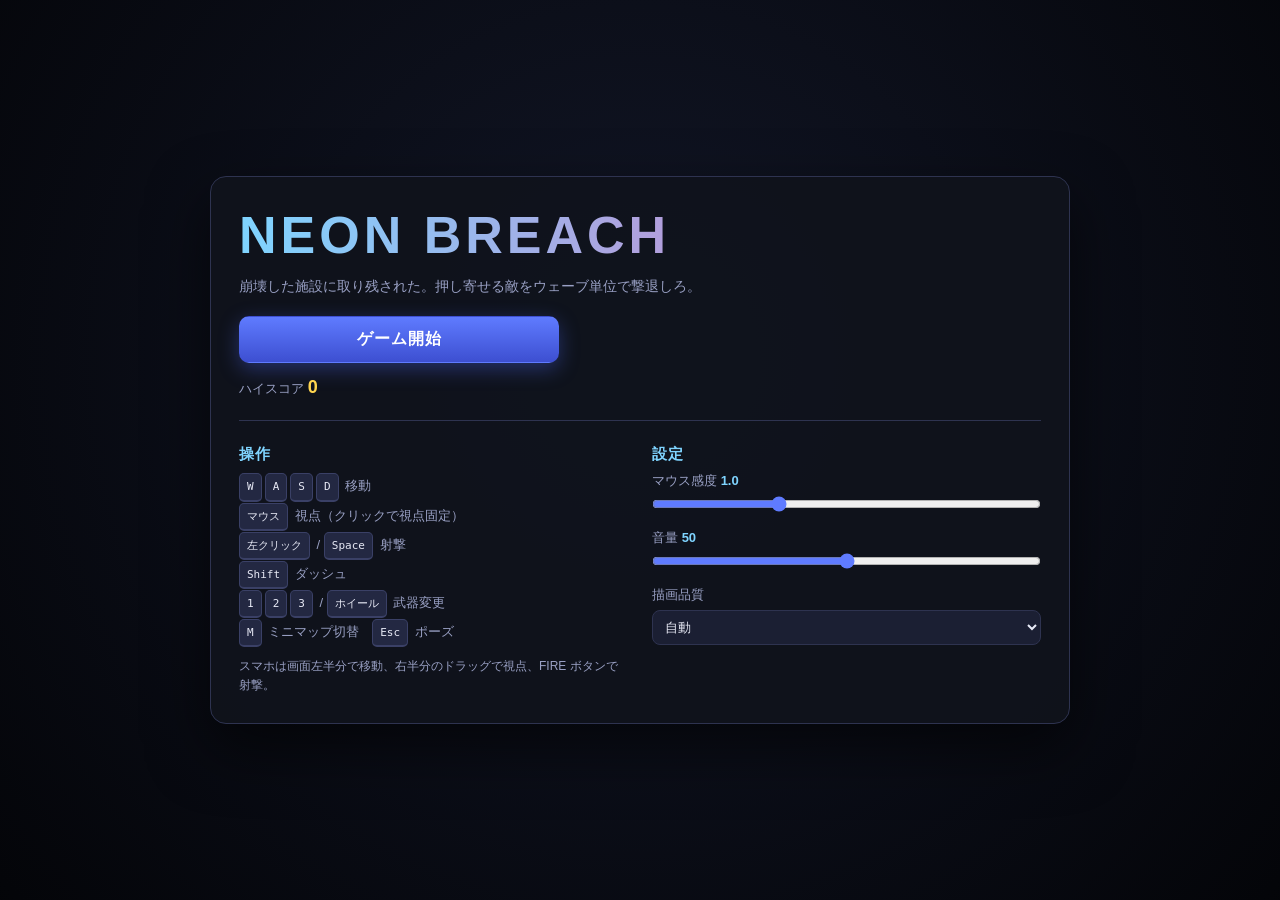
==== docs/fps/index.html @ 9c7eeecb "🔫 ブラウザ FPS「NEON BREACH」を docs/fps に追加 ビルド不要・外部ライブラリなしのレイキャスティング FPS。 テクスチャ・敵スプライト・効果音はすべてコードで生成しているた" ====
<!DOCTYPE html>
<html lang="ja">
<head>
  <meta charset="UTF-8">
  <meta name="viewport" content="width=device-width, initial-scale=1.0, viewport-fit=cover, user-scalable=no">
  <meta name="description" content="ブラウザだけで遊べるレイキャスティング方式の FPS シューティング。押し寄せる敵をウェーブ制で迎え撃つ。">
  <meta name="theme-color" content="#0f1117">
  <title>NEON BREACH — FPS シューティング</title>
  <link rel="icon" href="data:image/svg+xml,<svg xmlns='http://www.w3.org/2000/svg' viewBox='0 0 100 100'><text y='.9em' font-size='90'>🔫</text></svg>">
  <link rel="stylesheet" href="styles.css">
</head>
<body>
  <canvas id="view"></canvas>

  <!-- スマホ用の操作ボタン -->
  <div id="touchUi" hidden>
    <button type="button" id="btnFire" class="touch-btn fire" aria-label="撃つ">FIRE</button>
    <button type="button" id="btnSwap" class="touch-btn swap" aria-label="武器切替">⇄</button>
    <button type="button" id="btnPause" class="touch-btn pause" aria-label="ポーズ">❚❚</button>
    <div id="stickHint" class="stick-hint">左：移動 ／ 右：視点</div>
  </div>

  <!-- タイトル -->
  <section id="screen-title" class="screen">
    <div class="panel">
      <h1>NEON BREACH</h1>
      <p class="lead">崩壊した施設に取り残された。押し寄せる敵をウェーブ単位で撃退しろ。</p>
      <button type="button" id="btnStart" class="primary">ゲーム開始</button>
      <div class="hiscore">ハイスコア <strong id="titleHiscore">0</strong></div>

      <div class="cols">
        <div>
          <h2>操作</h2>
          <ul class="keys">
            <li><kbd>W</kbd><kbd>A</kbd><kbd>S</kbd><kbd>D</kbd> 移動</li>
            <li><kbd>マウス</kbd> 視点（クリックで視点固定）</li>
            <li><kbd>左クリック</kbd> / <kbd>Space</kbd> 射撃</li>
            <li><kbd>Shift</kbd> ダッシュ</li>
            <li><kbd>1</kbd><kbd>2</kbd><kbd>3</kbd> / <kbd>ホイール</kbd> 武器変更</li>
            <li><kbd>M</kbd> ミニマップ切替　<kbd>Esc</kbd> ポーズ</li>
          </ul>
          <p class="note">スマホは画面左半分で移動、右半分のドラッグで視点、FIRE ボタンで射撃。</p>
        </div>
        <div>
          <h2>設定</h2>
          <label class="field">マウス感度 <span id="sensValue">1.0</span>
            <input type="range" id="sens" min="0.3" max="2.5" step="0.1" value="1">
          </label>
          <label class="field">音量 <span id="volValue">50</span>
            <input type="range" id="vol" min="0" max="100" step="5" value="50">
          </label>
          <label class="field">描画品質
            <select id="quality">
              <option value="auto" selected>自動</option>
              <option value="0.4">低（軽い）</option>
              <option value="0.55">中</option>
              <option value="0.8">高（きれい）</option>
            </select>
          </label>
        </div>
      </div>
    </div>
  </section>

  <!-- ポーズ -->
  <section id="screen-pause" class="screen" hidden>
    <div class="panel narrow">
      <h1>PAUSE</h1>
      <p class="lead">クリック（またはタップ）でゲームに戻る。</p>
      <button type="button" id="btnResume" class="primary">再開</button>
      <button type="button" id="btnQuit" class="ghost">タイトルに戻る</button>
    </div>
  </section>

  <!-- ゲームオーバー -->
  <section id="screen-gameover" class="screen" hidden>
    <div class="panel narrow">
      <h1 class="dead">GAME OVER</h1>
      <dl class="result">
        <div><dt>スコア</dt><dd id="resScore">0</dd></div>
        <div><dt>到達ウェーブ</dt><dd id="resWave">0</dd></div>
        <div><dt>撃破数</dt><dd id="resKills">0</dd></div>
        <div><dt>命中率</dt><dd id="resAcc">0%</dd></div>
        <div><dt>生存時間</dt><dd id="resTime">0:00</dd></div>
        <div><dt>ハイスコア</dt><dd id="resHiscore">0</dd></div>
      </dl>
      <button type="button" id="btnRetry" class="primary">もう一度</button>
      <button type="button" id="btnTitle" class="ghost">タイトルへ</button>
    </div>
  </section>

  <script type="module" src="js/main.js"></script>
</body>
</html>
---- docs/fps/styles.css ----
:root {
  --bg: #0b0d13;
  --panel: rgba(16, 19, 28, 0.92);
  --border: #2e3350;
  --text: #e8eaf6;
  --muted: #99a0c4;
  --accent: #7fd4ff;
  --accent2: #ff7043;
  --danger: #ef5350;
}

* { box-sizing: border-box; margin: 0; padding: 0; }

html, body {
  height: 100%;
  overflow: hidden;
  background: var(--bg);
  color: var(--text);
  font-family: -apple-system, BlinkMacSystemFont, "Segoe UI", "Hiragino Kaku Gothic ProN", Meiryo, sans-serif;
  overscroll-behavior: none;
  touch-action: none;
}

#view {
  display: block;
  width: 100vw;
  height: 100dvh;
  cursor: crosshair;
  background: #05060a;
  image-rendering: pixelated;
}

/* ── オーバーレイ画面 ────────────────────────────── */
.screen {
  position: fixed;
  inset: 0;
  display: flex;
  align-items: center;
  justify-content: center;
  padding: 20px;
  background: radial-gradient(circle at 50% 40%, rgba(24, 30, 52, 0.75), rgba(4, 5, 9, 0.94));
  backdrop-filter: blur(3px);
  z-index: 20;
  overflow: auto;
}
.screen[hidden] { display: none; }

.panel {
  width: min(860px, 100%);
  background: var(--panel);
  border: 1px solid var(--border);
  border-radius: 16px;
  padding: 28px;
  box-shadow: 0 24px 60px rgba(0, 0, 0, 0.6);
}
.panel.narrow { width: min(460px, 100%); text-align: center; }

h1 {
  font-size: clamp(30px, 6vw, 52px);
  letter-spacing: 4px;
  font-weight: 800;
  background: linear-gradient(90deg, var(--accent), #b39ddb 55%, var(--accent2));
  -webkit-background-clip: text;
  background-clip: text;
  color: transparent;
}
h1.dead { background: linear-gradient(90deg, #ef5350, #ff8a65); -webkit-background-clip: text; background-clip: text; }
h2 { font-size: 15px; color: var(--accent); margin: 18px 0 8px; letter-spacing: 1px; }
.lead { color: var(--muted); margin: 10px 0 18px; font-size: 14px; line-height: 1.7; }
.note { color: var(--muted); font-size: 12px; margin-top: 10px; line-height: 1.6; }

button {
  font: inherit;
  cursor: pointer;
  border-radius: 10px;
  border: 1px solid transparent;
  padding: 12px 22px;
  transition: transform 0.08s ease, filter 0.15s ease;
}
button:active { transform: translateY(1px); }
.primary {
  background: linear-gradient(180deg, #5f7bff, #3d4fd1);
  color: #fff;
  font-weight: 700;
  letter-spacing: 1px;
  width: 100%;
  max-width: 320px;
  box-shadow: 0 6px 20px rgba(80, 110, 255, 0.35);
}
.primary:hover { filter: brightness(1.1); }
.ghost {
  background: transparent;
  border-color: var(--border);
  color: var(--muted);
  margin-top: 10px;
  width: 100%;
  max-width: 320px;
}
.ghost:hover { color: var(--text); border-color: var(--accent); }

.hiscore { margin-top: 14px; color: var(--muted); font-size: 13px; }
.hiscore strong { color: #ffd54f; font-size: 18px; }

.cols {
  display: grid;
  grid-template-columns: 1fr 1fr;
  gap: 24px;
  margin-top: 22px;
  border-top: 1px solid var(--border);
  padding-top: 6px;
}
@media (max-width: 640px) { .cols { grid-template-columns: 1fr; } }

.keys { list-style: none; font-size: 13px; color: var(--muted); line-height: 2.1; }
kbd {
  display: inline-block;
  background: #232842;
  border: 1px solid #3a4066;
  border-bottom-width: 2px;
  border-radius: 5px;
  padding: 1px 7px;
  font-size: 11px;
  color: var(--text);
  margin-right: 3px;
}

.field {
  display: block;
  font-size: 13px;
  color: var(--muted);
  margin-bottom: 14px;
}
.field span { color: var(--accent); font-weight: 700; }
.field input[type="range"] { width: 100%; margin-top: 6px; accent-color: #5f7bff; }
.field select {
  width: 100%;
  margin-top: 6px;
  background: #1b1f33;
  color: var(--text);
  border: 1px solid var(--border);
  border-radius: 8px;
  padding: 8px;
  font: inherit;
}

.result {
  display: grid;
  grid-template-columns: 1fr 1fr;
  gap: 10px 16px;
  margin: 18px 0 22px;
  font-size: 14px;
}
.result > div {
  background: rgba(255, 255, 255, 0.04);
  border: 1px solid var(--border);
  border-radius: 10px;
  padding: 10px;
}
.result dt { color: var(--muted); font-size: 11px; letter-spacing: 1px; }
.result dd { font-size: 20px; font-weight: 700; color: #ffd54f; margin-top: 2px; }

/* ── タッチ操作 ─────────────────────────────────── */
#touchUi { position: fixed; inset: 0; pointer-events: none; z-index: 10; }
#touchUi[hidden] { display: none; }
.touch-btn {
  position: absolute;
  pointer-events: auto;
  background: rgba(20, 24, 38, 0.55);
  border: 1px solid rgba(160, 190, 255, 0.35);
  color: #dbe3ff;
  font-weight: 700;
  backdrop-filter: blur(2px);
}
.touch-btn.fire {
  right: max(20px, env(safe-area-inset-right));
  bottom: 120px;
  width: 92px;
  height: 92px;
  border-radius: 50%;
  font-size: 15px;
  letter-spacing: 1px;
}
.touch-btn.swap {
  right: calc(max(20px, env(safe-area-inset-right)) + 102px);
  bottom: 40px;
  width: 62px;
  height: 62px;
  border-radius: 50%;
  font-size: 22px;
}
.touch-btn.pause {
  right: max(16px, env(safe-area-inset-right));
  top: max(16px, env(safe-area-inset-top));
  width: 46px;
  height: 46px;
  border-radius: 12px;
  font-size: 14px;
}
.stick-hint {
  position: absolute;
  left: 50%;
  top: calc(max(16px, env(safe-area-inset-top)) + 58px);
  transform: translateX(-50%);
  color: rgba(200, 210, 240, 0.55);
  font-size: 12px;
  letter-spacing: 1px;
  background: rgba(10, 12, 20, 0.5);
  padding: 6px 12px;
  border-radius: 999px;
  animation: hint-fade 7s ease forwards;
}

@keyframes hint-fade {
  0%, 60% { opacity: 1; }
  100% { opacity: 0; }
}
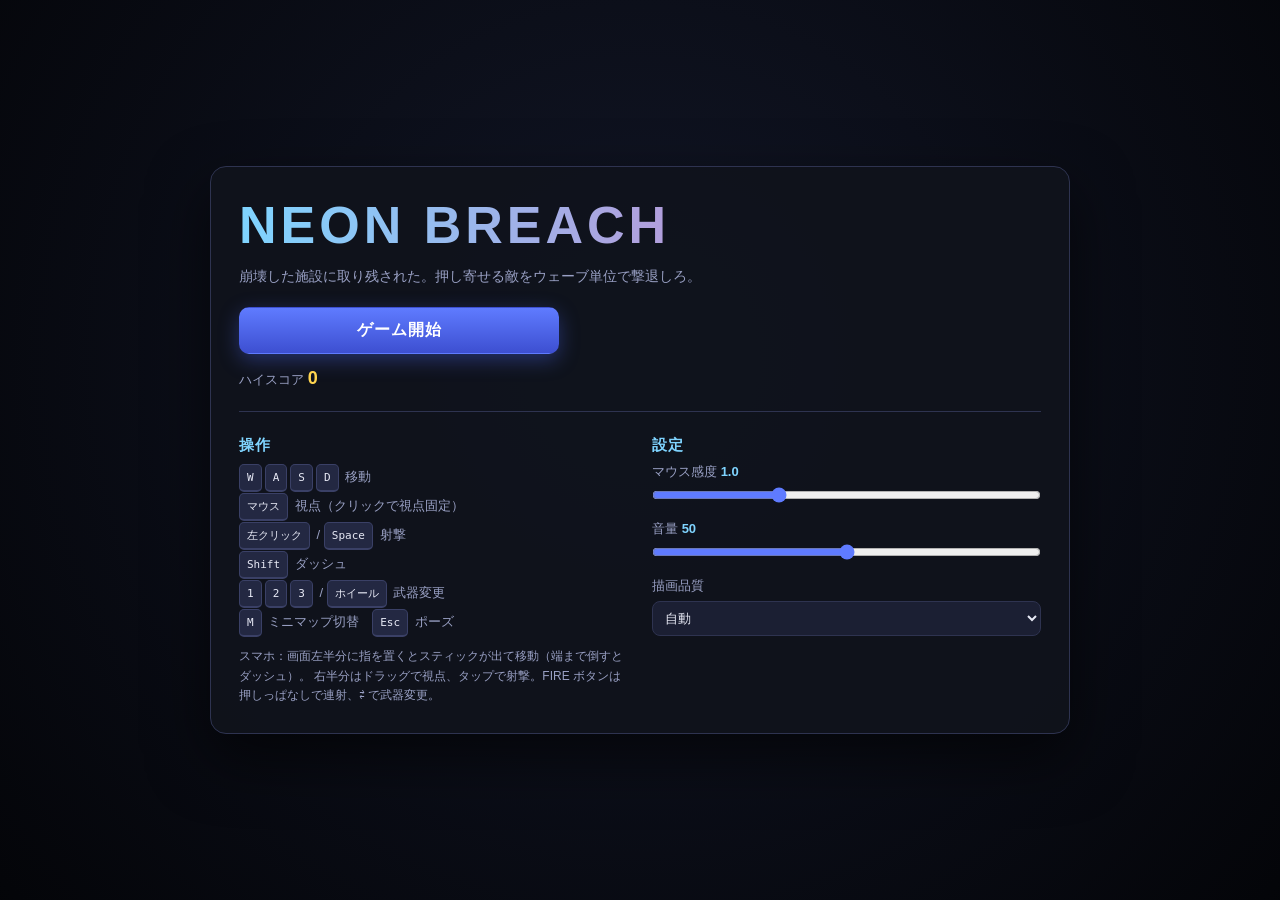
==== commit 4cf8d475: "📱 スマホ操作を作り直す（スティックが効かないバグを修正） 仮想スティックの正規化が誤っており、どれだけ倒しても移動入力が 最大 2% 程度にしかならず、スマホではほとんど歩けなかった。 変位を半径で" ====
--- a/docs/fps/index.html
+++ b/docs/fps/index.html
@@ -17,7 +17,7 @@
     <button type="button" id="btnFire" class="touch-btn fire" aria-label="撃つ">FIRE</button>
     <button type="button" id="btnSwap" class="touch-btn swap" aria-label="武器切替">⇄</button>
     <button type="button" id="btnPause" class="touch-btn pause" aria-label="ポーズ">❚❚</button>
-    <div id="stickHint" class="stick-hint">左：移動 ／ 右：視点</div>
+    <div id="stickHint" class="stick-hint">左：移動　右：ドラッグで視点／タップで射撃</div>
   </div>
 
   <!-- タイトル -->
@@ -26,6 +26,7 @@
       <h1>NEON BREACH</h1>
       <p class="lead">崩壊した施設に取り残された。押し寄せる敵をウェーブ単位で撃退しろ。</p>
       <button type="button" id="btnStart" class="primary">ゲーム開始</button>
+      <button type="button" id="btnFullscreen" class="ghost" hidden>全画面で遊ぶ</button>
       <div class="hiscore">ハイスコア <strong id="titleHiscore">0</strong></div>
 
       <div class="cols">
@@ -39,7 +40,10 @@
             <li><kbd>1</kbd><kbd>2</kbd><kbd>3</kbd> / <kbd>ホイール</kbd> 武器変更</li>
             <li><kbd>M</kbd> ミニマップ切替　<kbd>Esc</kbd> ポーズ</li>
           </ul>
-          <p class="note">スマホは画面左半分で移動、右半分のドラッグで視点、FIRE ボタンで射撃。</p>
+          <p class="note">
+            スマホ：画面左半分に指を置くとスティックが出て移動（端まで倒すとダッシュ）。
+            右半分はドラッグで視点、タップで射撃。FIRE ボタンは押しっぱなしで連射、⇄ で武器変更。
+          </p>
         </div>
         <div>
           <h2>設定</h2>
--- a/docs/fps/styles.css
+++ b/docs/fps/styles.css
@@ -199,12 +199,14 @@
 .stick-hint {
   position: absolute;
   left: 50%;
-  top: calc(max(16px, env(safe-area-inset-top)) + 58px);
+  top: 58%;
   transform: translateX(-50%);
-  color: rgba(200, 210, 240, 0.55);
-  font-size: 12px;
-  letter-spacing: 1px;
-  background: rgba(10, 12, 20, 0.5);
+  white-space: nowrap;
+  max-width: 92vw;
+  color: rgba(200, 210, 240, 0.6);
+  font-size: 11px;
+  letter-spacing: 0.5px;
+  background: rgba(10, 12, 20, 0.55);
   padding: 6px 12px;
   border-radius: 999px;
   animation: hint-fade 7s ease forwards;
